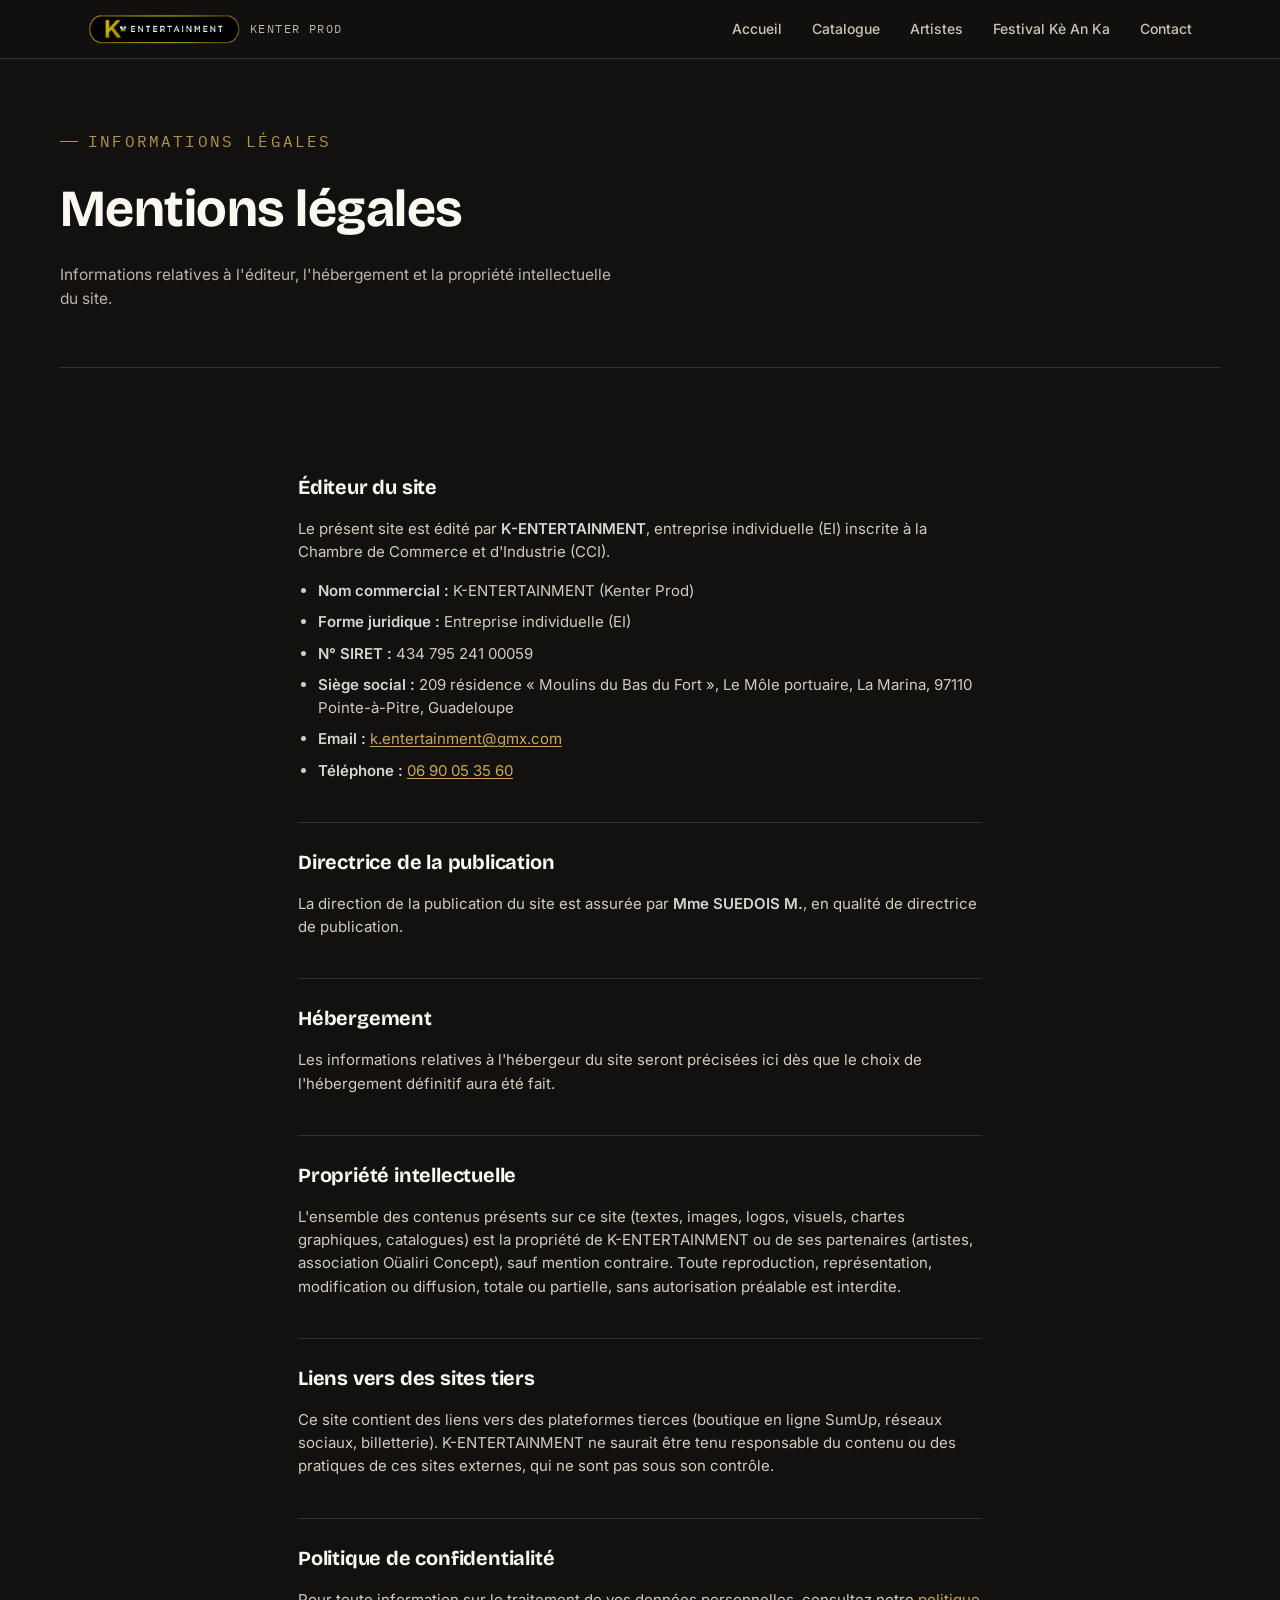
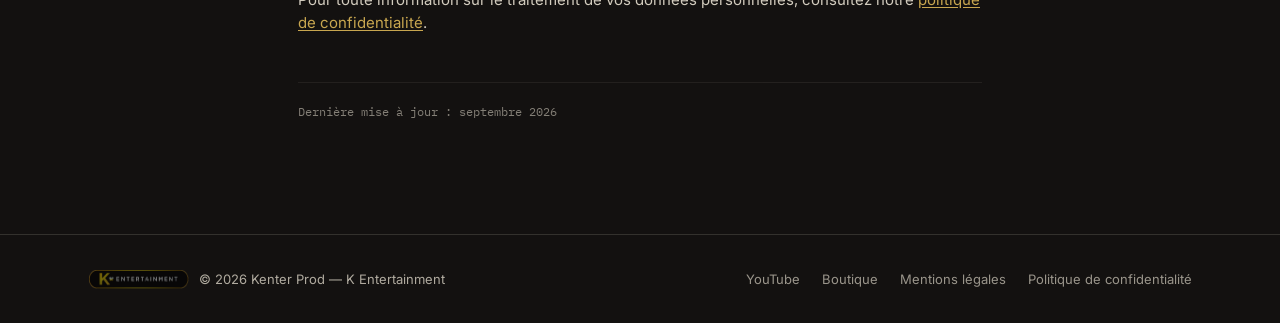
==== mentions-legales.html @ e1d4bed1 "initial commit" ====
<!DOCTYPE html>
<html lang="fr">

<head>
  <meta charset="UTF-8">
  <meta name="viewport" content="width=device-width, initial-scale=1.0">
  <title>Mentions légales — Kenter Prod · K Entertainment</title>
  <meta name="description" content="Mentions légales du site K-Entertainment.">
  <link rel="icon" href="logo-isole.png">
  <link rel="preconnect" href="https://fonts.googleapis.com">
  <link rel="preconnect" href="https://fonts.gstatic.com" crossorigin>
  <link
    href="https://fonts.googleapis.com/css2?family=Bricolage+Grotesque:opsz,wght@12..96,400..800&family=Inter:wght@400;500;600&family=IBM+Plex+Mono:wght@400;500&display=swap"
    rel="stylesheet">
  <link rel="stylesheet" href="css/base.css">
  <link rel="stylesheet" href="css/legal.css">
</head>

<body>

  <header>
    <nav class="wrap">
      <a class="brand" href="index.html">
        <img src="logo-isole.png" alt="K Entertainment">
        <span>KENTER PROD</span>
      </a>
      <div class="navlinks">
        <a href="index.html">Accueil</a>
        <a href="catalogue.html">Catalogue</a>
        <a href="artistes.html">Artistes</a>
        <a href="festival.html">Festival Kè An Ka</a>
        <a href="contact.html">Contact</a>
      </div>
      <button class="nav-toggle" aria-label="Menu">☰</button>
    </nav>
  </header>

  <main>

    <div class="page-head wrap">
      <p class="eyebrow">Informations légales</p>
      <h1>Mentions légales</h1>
      <p>Informations relatives à l'éditeur, l'hébergement et la propriété intellectuelle du site.</p>
    </div>

    <section>
      <div class="wrap legal-content">

        <h2>Éditeur du site</h2>
        <p>Le présent site est édité par <strong>K-ENTERTAINMENT</strong>, entreprise individuelle (EI) inscrite à la
          Chambre de Commerce et d'Industrie (CCI).</p>
        <ul>
          <li><strong>Nom commercial :</strong> K-ENTERTAINMENT (Kenter Prod)</li>
          <li><strong>Forme juridique :</strong> Entreprise individuelle (EI)</li>
          <li><strong>N° SIRET :</strong> 434 795 241 00059</li>
          <li><strong>Siège social :</strong> 209 résidence « Moulins du Bas du Fort », Le Môle portuaire, La Marina,
            97110 Pointe-à-Pitre, Guadeloupe</li>
          <li><strong>Email :</strong> <a href="mailto:k.entertainment@gmx.com">k.entertainment@gmx.com</a></li>
          <li><strong>Téléphone :</strong> <a href="tel:+590690053560">06 90 05 35 60</a></li>
        </ul>

        <h2>Directrice de la publication</h2>
        <p>La direction de la publication du site est assurée par <strong>Mme SUEDOIS M.</strong>, en qualité de
          directrice de publication.</p>

        <h2>Hébergement</h2>
        <p>Les informations relatives à l'hébergeur du site seront précisées ici dès que le choix de l'hébergement
          définitif aura été fait.</p>

        <h2>Propriété intellectuelle</h2>
        <p>L'ensemble des contenus présents sur ce site (textes, images, logos, visuels, chartes graphiques, catalogues)
          est la propriété de K-ENTERTAINMENT ou de ses partenaires (artistes, association Oüaliri Concept), sauf
          mention contraire. Toute reproduction, représentation, modification ou diffusion, totale ou partielle, sans
          autorisation préalable est interdite.</p>

        <h2>Liens vers des sites tiers</h2>
        <p>Ce site contient des liens vers des plateformes tierces (boutique en ligne SumUp, réseaux sociaux,
          billetterie). K-ENTERTAINMENT ne saurait être tenu responsable du contenu ou des pratiques de ces sites
          externes, qui ne sont pas sous son contrôle.</p>

        <h2>Politique de confidentialité</h2>
        <p>Pour toute information sur le traitement de vos données personnelles, consultez notre <a
            href="confidentialite.html">politique de confidentialité</a>.</p>

        <p class="updated">Dernière mise à jour : septembre 2026</p>

      </div>
    </section>

  </main>

  <footer>
    <div class="wrap">
      <div class="fbrand">
        <img src="logo-isole.png" alt="" style="height:20px; opacity:0.8;">
        <span>© 2026 Kenter Prod — K Entertainment</span>
      </div>
      <div class="flinks">
        <a href="https://www.youtube.com/@k-entertainment7952" target="_blank" rel="noopener">YouTube</a>
        <a href="https://kenter.sumupstore.com/produits" target="_blank" rel="noopener">Boutique</a>
        <a href="mentions-legales.html">Mentions légales</a>
        <a href="confidentialite.html">Politique de confidentialité</a>
      </div>
    </div>
  </footer>

  <script src="js/main.js"></script>
</body>

</html>
---- css/base.css ----
/* =========================================================
   BASE.CSS — commun à toutes les pages du site Kenter Prod
   Variables, reset, typographie, header/nav, footer, boutons
   ========================================================= */

:root{
  --ink:#131110;
  --ink-2:#1e1a16;
  --ink-3:#2a241d;
  --gold:#c89b2e;
  --gold-2:#e8c15b;
  --teal:#12746a;
  --cream:#f3ecdc;
  --white:#fbf8f2;
  --line: rgba(243,236,220,0.14);
  --max: 1160px;
}
*{box-sizing:border-box;}
html{scroll-behavior:smooth;}
body{
  margin:0;
  background:var(--ink);
  color:var(--cream);
  font-family:'Inter',sans-serif;
  font-size:16px;
  line-height:1.55;
  -webkit-font-smoothing:antialiased;
}
h1,h2,h3{
  font-family:'Bricolage Grotesque',sans-serif;
  margin:0;
  color:var(--white);
  letter-spacing:-0.01em;
}
a{color:inherit;text-decoration:none;}
img{max-width:100%;}

.eyebrow{
  font-family:'IBM Plex Mono',monospace;
  font-size:12px;
  letter-spacing:0.14em;
  text-transform:uppercase;
  color:var(--gold-2);
  display:flex;
  align-items:center;
  gap:10px;
}
.eyebrow::before{
  content:"";
  width:18px;height:1px;background:var(--gold-2);display:inline-block;
}
.wrap{max-width:var(--max); margin:0 auto; padding:0 28px;}
section{padding:96px 0;}
@media (max-width:720px){ section{padding:64px 0;} }
@media (max-width:480px){
  .wrap{padding:0 18px;}
  section{padding:44px 0;}
}

/* ===== NAV ===== */
header{
  position:sticky; top:0; z-index:50;
  background:rgba(19,17,16,0.86);
  backdrop-filter:blur(10px);
  border-bottom:1px solid var(--line);
}
nav.wrap{
  display:flex; align-items:center; justify-content:space-between;
  padding-top:14px; padding-bottom:14px;
  position:relative;
}
.brand{display:flex; align-items:center; gap:10px;}
.brand img{height:30px; width:auto; display:block;}
.brand span{
  font-family:'IBM Plex Mono',monospace;
  font-size:12px; letter-spacing:0.12em; color:var(--cream); opacity:0.75;
}
.navlinks{display:flex; gap:30px; font-size:14px; font-weight:500;}
.navlinks a{opacity:0.82; transition:opacity .2s, color .2s;}
.navlinks a:hover, .navlinks a.active{opacity:1; color:var(--gold-2);}
.nav-cta{
  font-family:'IBM Plex Mono',monospace;
  font-size:12px; letter-spacing:0.06em;
  border:1px solid var(--gold); color:var(--gold-2);
  padding:9px 16px; border-radius:99px;
  transition:background .2s, color .2s;
}
.nav-cta:hover{background:var(--gold); color:var(--ink);}
.nav-toggle{display:none; background:none; border:none; color:var(--cream); font-size:22px; cursor:pointer; padding:4px 6px; line-height:1;}
@media (max-width:860px){
  .navlinks{
    display:none; position:absolute; top:100%; left:0; right:0;
    background:var(--ink-2); border-bottom:1px solid var(--line);
    flex-direction:column; gap:0; padding:8px 0;
    max-height:calc(100vh - 60px); overflow-y:auto;
  }
  .navlinks.open{display:flex;}
  .navlinks a{padding:14px 28px; border-top:1px solid var(--line);}
  .nav-toggle{display:block;}
}
@media (max-width:420px){
  .brand span{display:none;}
  nav.wrap{padding-top:12px; padding-bottom:12px;}
}

/* ===== BUTTONS / CTA ===== */
.cta-row{display:flex; gap:14px; margin-top:32px; flex-wrap:wrap;}
.btn{
  font-family:'IBM Plex Mono',monospace;
  font-size:13px; letter-spacing:0.04em;
  padding:14px 24px; border-radius:99px;
  display:inline-flex; align-items:center; gap:8px;
  transition:transform .18s ease, background .18s ease, color .18s ease;
}
.btn-primary{background:var(--gold); color:var(--ink); font-weight:600;}
.btn-primary:hover{background:var(--gold-2); transform:translateY(-2px);}
.btn-ghost{border:1px solid var(--line); color:var(--cream);}
.btn-ghost:hover{border-color:var(--gold-2); color:var(--gold-2); transform:translateY(-2px);}
@media (max-width:480px){
  .cta-row{flex-direction:column; align-items:stretch;}
  .btn{justify-content:center;}
}

/* ===== PAGE HEADER (bandeau de titre pour pages secondaires) ===== */
.page-head{padding:56px 0 40px; border-bottom:1px solid var(--line);}
.page-head h1{font-size:clamp(30px,4.4vw,52px); margin-top:14px;}
.page-head p{opacity:0.75; margin-top:14px; max-width:56ch; font-size:15.5px;}
@media (max-width:480px){ .page-head{padding:40px 0 28px;} }

/* ===== FOOTER ===== */
footer{border-top:1px solid var(--line); padding:34px 0; margin-top:0;}
footer .wrap{display:flex; justify-content:space-between; align-items:center; flex-wrap:wrap; gap:14px;}
footer .fbrand{display:flex; align-items:center; gap:10px; opacity:0.7; font-size:13px;}
footer .flinks{display:flex; gap:22px; font-size:13px; opacity:0.6; flex-wrap:wrap;}
footer .flinks a:hover{opacity:1; color:var(--gold-2);}
@media (max-width:600px){
  footer .wrap{flex-direction:column; text-align:center; justify-content:center;}
  footer .flinks{justify-content:center;}
}
---- css/legal.css ----
/* =========================================================
   LEGAL.CSS — commun aux pages de texte juridique
   (politique de confidentialité, mentions légales)
   ========================================================= */

.legal-content{max-width:74ch;}
.legal-content p{opacity:0.85; margin:0 0 16px; font-size:15px;}
.legal-content h2{
  font-size:20px; margin:40px 0 14px; padding-top:24px;
  border-top:1px solid var(--line);
}
.legal-content h2:first-of-type{border-top:none; padding-top:0; margin-top:8px;}
.legal-content ul{margin:0 0 16px; padding-left:20px; opacity:0.85; font-size:15px;}
.legal-content li{margin-bottom:8px;}
.legal-content strong{color:var(--white); font-weight:600;}
.legal-content a{color:var(--gold-2); text-decoration:underline; text-underline-offset:2px;}
.legal-content .updated{
  font-family:'IBM Plex Mono',monospace; font-size:12px; opacity:0.5;
  margin-top:48px; padding-top:20px; border-top:1px solid var(--line);
}
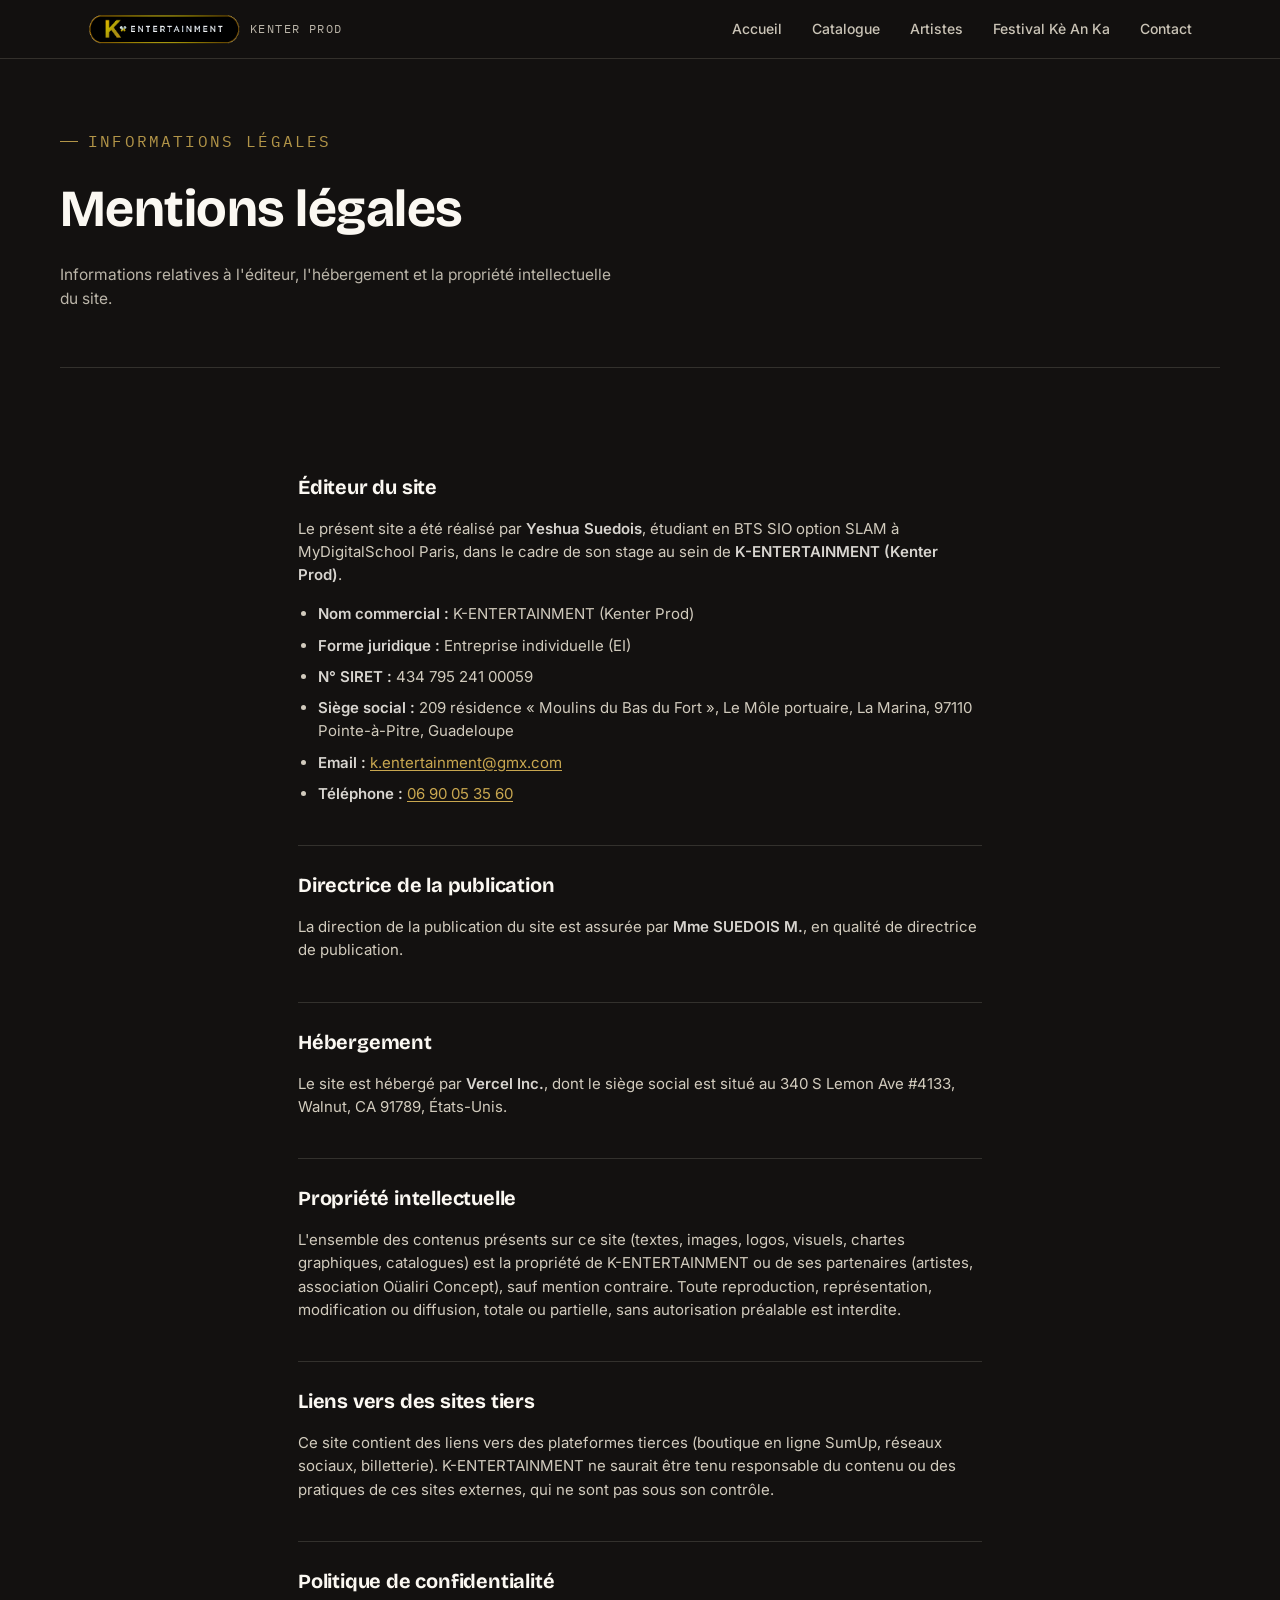
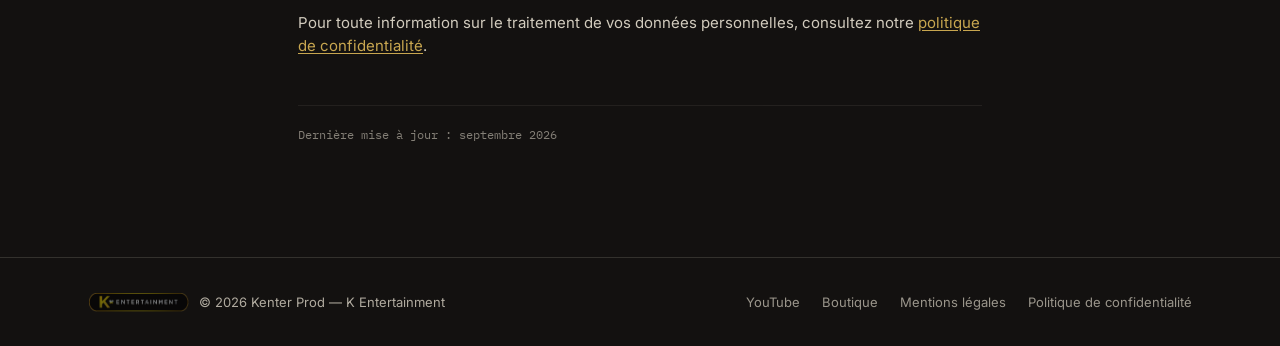
==== commit bf7c4aab: "Mise à jour mention-legale" ====
--- a/mentions-legales.html
+++ b/mentions-legales.html
@@ -47,16 +47,24 @@
       <div class="wrap legal-content">
 
         <h2>Éditeur du site</h2>
-        <p>Le présent site est édité par <strong>K-ENTERTAINMENT</strong>, entreprise individuelle (EI) inscrite à la
-          Chambre de Commerce et d'Industrie (CCI).</p>
+        <p>
+          Le présent site a été réalisé par <strong>Yeshua Suedois</strong>,
+          étudiant en BTS SIO option SLAM à MyDigitalSchool Paris,
+          dans le cadre de son stage au sein de <strong>K-ENTERTAINMENT (Kenter Prod)</strong>.
+        </p>
+
         <ul>
           <li><strong>Nom commercial :</strong> K-ENTERTAINMENT (Kenter Prod)</li>
           <li><strong>Forme juridique :</strong> Entreprise individuelle (EI)</li>
           <li><strong>N° SIRET :</strong> 434 795 241 00059</li>
-          <li><strong>Siège social :</strong> 209 résidence « Moulins du Bas du Fort », Le Môle portuaire, La Marina,
-            97110 Pointe-à-Pitre, Guadeloupe</li>
-          <li><strong>Email :</strong> <a href="mailto:k.entertainment@gmx.com">k.entertainment@gmx.com</a></li>
-          <li><strong>Téléphone :</strong> <a href="tel:+590690053560">06 90 05 35 60</a></li>
+          <li><strong>Siège social :</strong> 209 résidence « Moulins du Bas du Fort »,
+            Le Môle portuaire, La Marina, 97110 Pointe-à-Pitre, Guadeloupe</li>
+          <li><strong>Email :</strong>
+            <a href="mailto:k.entertainment@gmx.com">k.entertainment@gmx.com</a>
+          </li>
+          <li><strong>Téléphone :</strong>
+            <a href="tel:+590690053560">06 90 05 35 60</a>
+          </li>
         </ul>
 
         <h2>Directrice de la publication</h2>
@@ -64,8 +72,8 @@
           directrice de publication.</p>
 
         <h2>Hébergement</h2>
-        <p>Les informations relatives à l'hébergeur du site seront précisées ici dès que le choix de l'hébergement
-          définitif aura été fait.</p>
+        <p>Le site est hébergé par <strong>Vercel Inc.</strong>, dont le siège social est situé au 340 S Lemon Ave
+          #4133, Walnut, CA 91789, États-Unis.</p>
 
         <h2>Propriété intellectuelle</h2>
         <p>L'ensemble des contenus présents sur ce site (textes, images, logos, visuels, chartes graphiques, catalogues)
